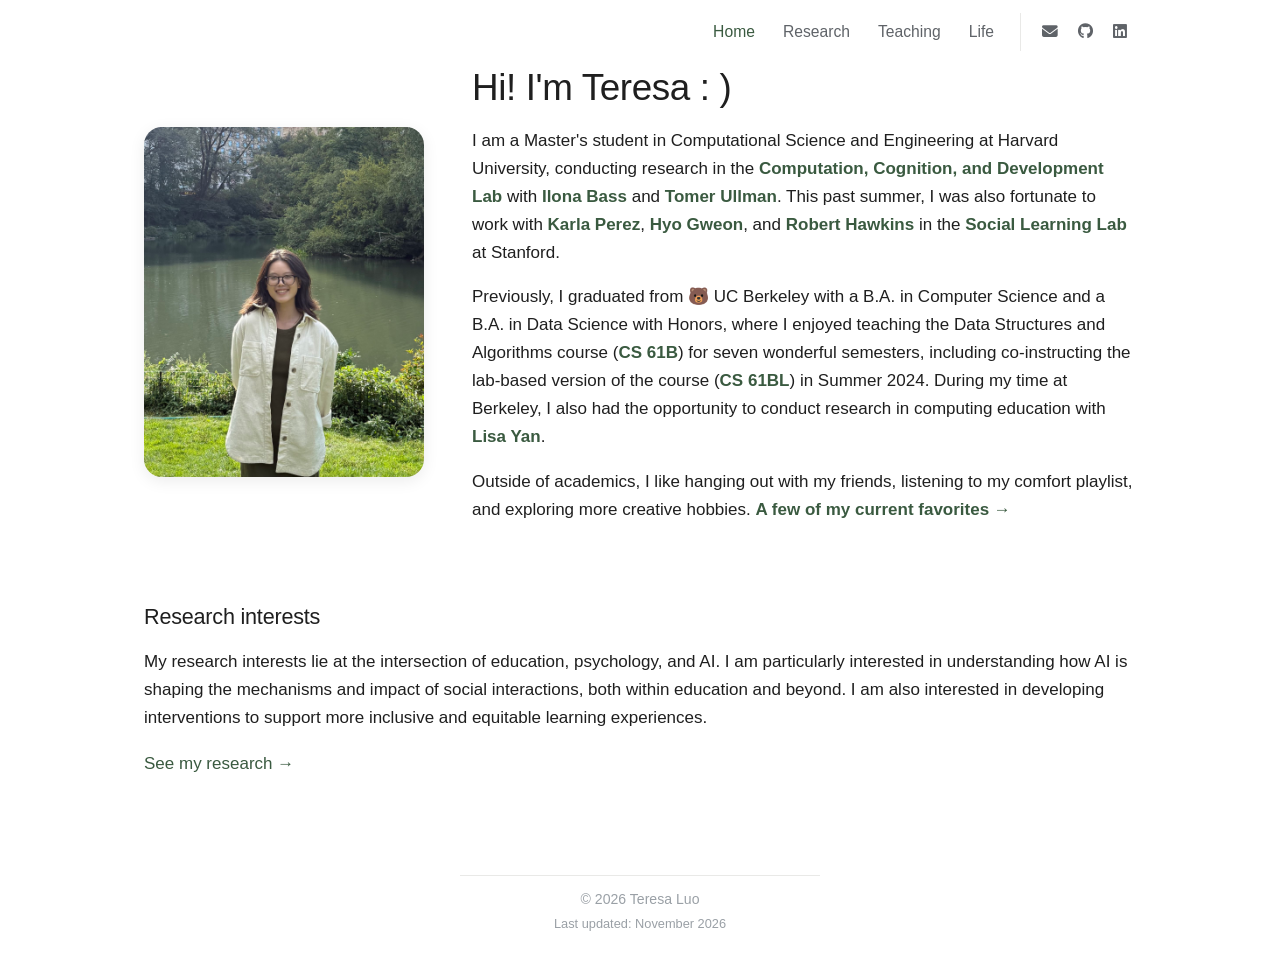
==== index.html @ c8f09372 "launching" ====
<!doctype html>
<html lang="en">
<head>
    <meta charset="utf-8">
    <meta name="viewport" content="width=device-width, initial-scale=1">
    <meta name="description" content="Teresa Luo: Master's student in Computational Science and Engineering at Harvard, researching education, psychology, and AI.">
    <meta name="theme-color" content="#ffffff">
    <title>Teresa Luo</title>
    <link rel="icon" href="data:image/svg+xml,<svg xmlns=%22http://www.w3.org/2000/svg%22 viewBox=%220 0 100 100%22><text y=%22.9em%22 font-size=%2290%22>🐼</text></svg>">
    <link rel="stylesheet" href="https://cdnjs.cloudflare.com/ajax/libs/font-awesome/6.5.2/css/all.min.css">
    <link rel="stylesheet" href="assets/site.css">
</head>
<body data-page="home">

<!-- ===== Shared header (same on every page) ===== -->
<header class="site-header">
    <div class="wrap nav-row">
        <button class="nav-toggle" type="button" aria-label="Menu" aria-expanded="false"><i class="fa-solid fa-bars"></i></button>
        <nav class="site-nav" aria-label="Main">
            <a href="index.html" data-nav="home">Home</a>
            <a href="research.html" data-nav="research">Research</a>
            <a href="teaching.html" data-nav="teaching">Teaching</a>
            <a href="life.html" data-nav="life">Life</a>
            <span class="nav-icons">
                <a href="#" data-email="ude.dravrah.g@oulaseret" title="Email" aria-label="Email"><i class="fa-solid fa-envelope"></i></a>
                <a href="https://github.com/teresalluo" target="_blank" rel="noopener" title="GitHub" aria-label="GitHub"><i class="fa-brands fa-github"></i></a>
                <a href="https://www.linkedin.com/in/teresa-luo-lmk1210/" target="_blank" rel="noopener" title="LinkedIn" aria-label="LinkedIn"><i class="fa-brands fa-linkedin"></i></a>
            </span>
        </nav>
    </div>
</header>

<main class="wrap">
    <section class="hero">
        <div class="hero-side">
            <div class="hero-photo">
                <img src="images/profile.jpg" alt="Portrait of Teresa" data-ph="Profile photo">
            </div>
        </div>

        <div class="hero-text">
            <h1>Hi! I'm Teresa : )</h1>
            <p>
                I am a Master's student in Computational Science and Engineering at Harvard University,
                conducting research in the
                <a href="https://www.cocodev.org/" target="_blank" rel="noopener">Computation, Cognition, and Development Lab</a>
                with <a href="https://ilonabass.weebly.com/" target="_blank" rel="noopener">Ilona Bass</a>
                and <a href="https://www.tomerullman.org/" target="_blank" rel="noopener">Tomer Ullman</a>.
                This past summer, I was also fortunate to work with
                <a href="https://karlaeperez.github.io/karla/" target="_blank" rel="noopener">Karla Perez</a>,
                <a href="https://web.stanford.edu/~hyo/Home.html" target="_blank" rel="noopener">Hyo Gweon</a>, and
                <a href="https://rdhawkins.com/" target="_blank" rel="noopener">Robert Hawkins</a>
                in the <a href="https://sll.stanford.edu/" target="_blank" rel="noopener">Social Learning Lab</a> at Stanford.
            </p>
            <p>
                Previously, I graduated from 🐻 UC Berkeley with a B.A. in Computer Science and a B.A. in Data Science
                with Honors, where I enjoyed teaching the Data Structures and Algorithms course
                (<a href="https://sp25.datastructur.es" target="_blank" rel="noopener">CS 61B</a>)
                for seven wonderful semesters, including co-instructing the lab-based version of the course
                (<a href="https://cs61bl.github.io/su24" target="_blank" rel="noopener">CS 61BL</a>)
                in Summer 2024. During my time at Berkeley, I also had the opportunity to conduct research in
                computing education with
                <a href="https://www2.eecs.berkeley.edu/Faculty/Homepages/yanlisa.html" target="_blank" rel="noopener">Lisa Yan</a>.
            </p>
            <p>
                Outside of academics, I like hanging out with my friends, listening to my comfort playlist,
                and exploring more creative hobbies. <a href="life.html">A few of my current favorites →</a>
            </p>
        </div>
    </section>

    <!-- Research interests  -->
    <section class="block" id="interests">
        <h2 class="section-title">Research interests</h2>
        <p>
            My research interests lie at the intersection of education, psychology, and AI. 
            I am particularly interested in understanding how AI is shaping the mechanisms and impact of social interactions, both within education and beyond. 
            I am also interested in developing interventions to support more inclusive and equitable learning experiences.
        </p>
        <p style="margin-top:18px"><a class="more-link" href="research.html">See my research →</a></p>
    </section>


    <!-- News (scrollable)
         Newest first. Copy an <li> to add an item; tags: Talk, Paper, Poster, Fellowship, Grant…
    <section class="block" id="news">
        <h2 class="section-title">News</h2>
        <div class="news" tabindex="0" aria-label="News, scrollable">
            <ul>
                <li>
                    <time class="tbd">Mon YYYY</time>
                    <p><span class="chip accent">Paper</span><span class="tbd">Our paper on sense of belonging in CS was accepted to SIGCSE TS 2027.</span></p>
                </li>
                <li>
                    <time class="tbd">Mon YYYY</time>
                    <p><span class="chip accent">Fellowship</span><span class="tbd">[Fellowship or grant name and a short line.]</span></p>
                </li>
                <li>
                    <time class="tbd">Summer 2026</time>
                    <p><span class="chip">Research</span><span class="tbd">Spent the summer in the Social Learning Lab at Stanford.</span></p>
                </li>
                <li>
                    <time class="tbd">Mon YYYY</time>
                    <p><span class="chip accent">Talk</span><span class="tbd">[Talk title], [venue].</span></p>
                </li>
                <li>
                    <time class="tbd">Mon YYYY</time>
                    <p><span class="chip accent">Paper</span><span class="tbd">Presented our student support paper at SIGCSE TS 2026.</span></p>
                </li>
                <li>
                    <time class="tbd">Mon YYYY</time>
                    <p><span class="chip">Milestone</span><span class="tbd">Started my Master's in Computational Science and Engineering at Harvard.</span></p>
                </li>
                <li>
                    <time class="tbd">May YYYY</time>
                    <p><span class="chip">Milestone</span><span class="tbd">Graduated from UC Berkeley with Honors in Data Science.</span></p>
                </li>
                <li>
                    <time class="tbd">Mon YYYY</time>
                    <p><span class="chip accent">Poster</span><span class="tbd">Presented our student support poster at SIGCSE TS 2025.</span></p>
                </li>
            </ul>
        </div>
    </section>
    ===== end News ===== -->

</main>

<footer class="site-footer">
    <div class="wrap">
        <span>© <span id="year">2026</span> Teresa Luo</span>
        <span class="last-updated">Last updated: November 2026</span>
    </div>
</footer>

<script src="assets/site.js"></script>
</body>
</html>
---- assets/site.css ----
/* =========================================================
   Teresa Luo — personal site
   Shared styles for every page. Plain CSS, no framework.
   Tweak the tokens in :root to restyle the whole site.
   ========================================================= */

:root {
    --bg: #ffffff;
    --card: #ffffff;            /* card surfaces */
    --text: #1f1f1f;
    --muted: #5f6368;
    --faint: #9aa0a6;
    --line: #e9e9e7;
    --line-strong: #dddddd;     /* borders on hover */
    --soft: #f6f6f4;
    --accent: #3a5a40;          /* deep forest green: links, active nav, highlights */
    --accent-dark: #263d2b;     /* hover / pressed */
    --accent-soft: #eaf0eb;
    --tbd-bg: #fff6dc;          /* placeholder highlight, remove .tbd when text is final */
    --tbd-line: #e2b33c;
    --radius: 12px;
    --shadow: 0 4px 16px rgba(0, 0, 0, 0.08);
    --shadow-lg: 0 10px 30px rgba(0, 0, 0, 0.14);
    --ease: 0.3s cubic-bezier(.4, 0, .2, 1);
    --wrap: 1040px;
    --gutter: 24px;
}

* { box-sizing: border-box; }

html { scroll-behavior: smooth; }

body {
    margin: 0;
    background: var(--bg);
    color: var(--text);
    /* System font stack: San Francisco on Mac/iPhone, Segoe UI on Windows, Roboto on Android */
    font-family: -apple-system, BlinkMacSystemFont, "Segoe UI", Roboto, "Helvetica Neue", Arial, sans-serif;
    font-size: 17px;
    font-weight: 300;
    line-height: 1.65;
    -webkit-font-smoothing: antialiased;
}

img { max-width: 100%; display: block; }

a { color: var(--accent); text-decoration: none; transition: color var(--ease); }
a:hover { color: var(--accent-dark); text-decoration: underline; text-underline-offset: 3px; }

:focus-visible { outline: 2px solid var(--accent); outline-offset: 3px; border-radius: 4px; }

h1, h2, h3 { font-weight: 500; letter-spacing: -0.01em; line-height: 1.25; margin: 0; }

.wrap {
    max-width: var(--wrap);
    margin: 0 auto;
    padding: 0 var(--gutter);
}

.muted { color: var(--muted); }

/* ---------- Placeholder helpers ---------- */

/* Inline text that still needs writing. Delete the class when done. */
.tbd {
    background: var(--tbd-bg);
    border-bottom: 1.5px dashed var(--tbd-line);
    padding: 0 3px;
    border-radius: 3px;
    color: #6b5313;
}

/* Grey box that replaces any <img data-ph> whose file isn't there yet. */
.ph {
    width: 100%;
    height: 100%;
    min-height: 120px;
    display: flex;
    flex-direction: column;
    align-items: center;
    justify-content: center;
    gap: 4px;
    text-align: center;
    padding: 12px;
    background:
        repeating-linear-gradient(45deg, #f1f1ef 0 10px, #f7f7f5 10px 20px);
    color: var(--faint);
    font-size: 0.9rem;
}
.ph i { font-size: 1.6rem; margin-bottom: 2px; }
.ph span { color: var(--muted); font-weight: 500; }
.ph code { font-family: ui-monospace, SFMono-Regular, Menlo, monospace; font-size: 0.72rem; color: var(--faint); word-break: break-all; }

/* ---------- Header / nav ---------- */

.site-header {
    position: sticky;
    top: 0;
    z-index: 50;
    background: rgba(255, 255, 255, 0.94);
    backdrop-filter: blur(10px);
    -webkit-backdrop-filter: blur(10px);
    border-bottom: 1px solid transparent;
    transition: border-color var(--ease);
}
.site-header.scrolled { border-bottom-color: var(--line); }

.nav-row {
    display: flex;
    align-items: center;
    justify-content: flex-end;
    height: 64px;
}

.site-nav { display: flex; align-items: center; gap: 4px; }

.site-nav a {
    color: var(--muted);
    padding: 6px 12px;
    border-radius: 999px;
    font-size: 0.98rem;
}
.site-nav a:hover { color: var(--accent); text-decoration: none; }
.site-nav a.active { color: var(--accent); font-weight: 500; }

.nav-icons {
    display: flex;
    gap: 2px;
    margin-left: 10px;
    padding-left: 12px;
    border-left: 1px solid var(--line);
}
.nav-icons a { padding: 6px 9px; }

.nav-toggle {
    display: none;
    background: none;
    border: 0;
    font-size: 1.25rem;
    color: var(--text);
    padding: 8px;
    cursor: pointer;
}

/* ---------- Page scaffolding ---------- */

main.wrap { padding-bottom: 80px; }  /* bottom space on every page, and above the footer on Home */

.page-title { font-size: 2.1rem; font-weight: 400; margin-bottom: 0.4rem; }

.page-intro {
    color: var(--muted);
    max-width: 720px;
    margin: 0 0 2.2rem;
    font-size: 1.05rem;
}

.section-title {
    font-size: 1.35rem;
    font-weight: 500;
    margin-bottom: 0.9rem;
}

.block { margin-top: 64px; }

.kicker {
    display: inline-block;
    font-size: 0.78rem;
    font-weight: 600;
    letter-spacing: 0.08em;
    text-transform: uppercase;
    color: var(--accent);
}

.chip {
    display: inline-block;
    font-size: 0.8rem;
    font-weight: 500;
    padding: 2px 10px;
    border-radius: 999px;
    background: var(--soft);
    color: var(--muted);
    border: 1px solid var(--line);
}
.chip.accent { background: var(--accent-soft); color: var(--accent); border-color: #cfdfd2; }

.more-link { font-weight: 500; }

/* ---------- Footer ---------- */

.site-footer {
    margin-top: 0;
    padding: 0 var(--gutter) 28px;
    color: var(--faint);
    font-size: 0.88rem;
}
/* short, centered footer line instead of a full-width band */
.site-footer .wrap {
    max-width: 360px;
    padding: 12px 0 0;
    border-top: 1px solid var(--line);
    display: flex;
    flex-direction: column;
    align-items: center;
    gap: 2px;
    text-align: center;
}
.last-updated { font-size: 0.8rem; }
.site-footer a { color: var(--muted); }

/* =========================================================
   HOME
   ========================================================= */

.hero {
    display: grid;
    grid-template-columns: 280px 1fr;
    gap: 48px;
    align-items: center;        /* photo is vertically centered on the intro text */
}

.hero-photo {
    width: 280px;
    aspect-ratio: 4 / 5;
    border-radius: 18px;
    overflow: hidden;
    background: var(--soft);
    box-shadow: var(--shadow);
}
.hero-photo img { width: 100%; height: 100%; object-fit: cover; }


.hero-text h1 {
    font-size: 2.3rem;
    font-weight: 400;
    margin-bottom: 1rem;
}
.hero-text p { margin: 0 0 1rem; }
.hero-text p a { font-weight: 600; }  /* bold links in the intro bio */



/* Research on Home: left rule, title / authors / "venue | links" */
.home-pubs { display: flex; flex-direction: column; gap: 36px; max-width: 860px; }
.home-pub {
    border-left: 2px solid var(--line);
    padding: 2px 0 2px 18px;
    line-height: 1.6;
}
.home-pub .pub-title { margin-bottom: 2px; }
.eq-note { color: var(--muted); font-size: 0.82rem; }
.pub-meta { display: flex; flex-wrap: wrap; align-items: baseline; }
.pub-meta > * + *::before {
    content: "|";
    color: var(--muted);
    margin: 0 10px;
    display: inline-block;   /* keeps the bar from being underlined on link hover */
}
.pub-meta > span { color: var(--accent); }

/* News: fixed-height, scrollable list */
.news {
    max-height: 340px;
    overflow-y: auto;
    border: 1px solid var(--line);
    border-radius: var(--radius);
    padding: 4px 20px;
    scrollbar-width: thin;
    /* fade the bottom edge so it reads as scrollable */
    mask-image: linear-gradient(to bottom, #000 85%, transparent);
    -webkit-mask-image: linear-gradient(to bottom, #000 85%, transparent);
}
.news ul { list-style: none; margin: 0; padding: 0 0 40px; }
.news li {
    display: grid;
    grid-template-columns: 96px 1fr;
    gap: 16px;
    padding: 14px 0;
    border-bottom: 1px solid var(--line);
}
.news li:last-child { border-bottom: 0; }
.news time { color: var(--faint); font-size: 0.92rem; font-variant-numeric: tabular-nums; padding-top: 1px; }
.news p { margin: 0; }
.news .chip { margin-right: 6px; font-size: 0.72rem; padding: 1px 8px; vertical-align: 2px; }

/* =========================================================
   RESEARCH  (simple list: title / authors / venue | links)
   ========================================================= */

.pub-section { margin-top: 8px; }
.pub-section + .pub-section { margin-top: 56px; }

.pubs { display: flex; flex-direction: column; gap: 32px; max-width: 860px; }

.pub { line-height: 1.55; }
.pub-title { display: inline-block; color: var(--accent); font-size: 1.2rem; font-weight: 500; margin-bottom: 4px; }
.pub-title:hover { color: var(--accent-dark); }
.pub-authors { color: var(--muted); }
.pub-authors .me { color: var(--text); font-weight: 650; }  /* your name: raise to 700 for even bolder */
.pub-venue { color: var(--muted); font-style: italic; margin-top: 2px; }
.pub-links {
    display: flex;
    flex-wrap: wrap;
    gap: 4px 0;
    margin-top: 8px;
    font-family: ui-monospace, SFMono-Regular, Menlo, monospace;
    font-size: 0.88rem;
}
.pub-links a { color: var(--accent); text-decoration: underline; text-underline-offset: 4px; text-decoration-thickness: 1px; }
.pub-links a:hover { color: var(--accent-dark); }
.pub-links a.pending { opacity: 0.45; pointer-events: none; }
/* "publication / poster": slash added between links in the same row */
.pub-links > * + *::before {
    content: "/";
    display: inline-block;   /* keeps the slash from being underlined */
    margin: 0 10px;
    color: var(--muted);
    text-decoration: none;
}

/* link rows on the Projects page */
.research-links { display: flex; flex-wrap: wrap; gap: 6px 18px; }
.research-link { color: var(--text); font-size: 0.95rem; font-weight: 500; }
.research-link i { color: var(--accent); margin-right: 5px; width: 14px; }
.research-link:hover { color: var(--accent); }
.research-link.disabled { opacity: 0.5; pointer-events: none; }


/* =========================================================
   TEACHING  (timeline after stellakaval.github.io/teaching)
   ========================================================= */

.carousel-arrow {
    position: absolute;
    top: 50%;
    transform: translateY(-50%);
    width: 40px;
    height: 40px;
    border-radius: 50%;
    border: 0;
    background: rgba(255, 255, 255, 0.95);
    color: var(--text);
    box-shadow: var(--shadow);
    cursor: pointer;
    display: grid;
    place-items: center;
    font-size: 0.95rem;
    z-index: 2;
    transition: background var(--ease), opacity var(--ease);
}
.carousel-arrow:hover { background: #fff; color: var(--accent); }

/* --- Timeline --- */
/* Each phase gets its own vertical line; the gap between lines separates phases */
.phase {
    border-left: 2px solid var(--line);
    padding: 4px 0 6px 28px;
    margin-bottom: 44px;
}
.phase:last-child { margin-bottom: 0; }

.phase-term { font-size: 1.7rem; font-weight: 400; }
.phase-role { display: block; margin: 2px 0 12px; color: var(--muted); font-size: 1.02rem; }
.phase-role b { color: var(--text); font-weight: 500; }
.phase > p { max-width: 720px; margin: 0 0 14px; }
/* bold links inside sentences on the Teaching and Life pages (same weight as the Home bio) */
body[data-page="teaching"] main p a,
body[data-page="life"] main p a { font-weight: 600; }

.phase-sub { font-size: 1.05rem; font-weight: 500; margin: 26px 0 10px; }

.resource-list { display: grid; gap: 12px; max-width: 760px; }

.resource-card {
    display: flex;
    align-items: center;
    gap: 16px;
    padding: 10px;
    border: 1px solid var(--line);
    border-radius: var(--radius);
    color: var(--text);
    transition: box-shadow var(--ease), transform var(--ease), border-color var(--ease);
}
.resource-card:hover {
    text-decoration: none;
    color: var(--text);
    box-shadow: var(--shadow);
    transform: translateY(-2px);
    border-color: var(--line-strong);
}
.resource-card.disabled { opacity: 0.6; pointer-events: none; }

.resource-thumb {
    position: relative;
    flex: 0 0 128px;
    height: 72px;
    border-radius: 8px;
    overflow: hidden;
    background: var(--soft);
    display: grid;
    place-items: center;
    color: var(--accent);
    font-size: 1.5rem;
}
.resource-thumb img { position: absolute; inset: 0; width: 100%; height: 100%; object-fit: cover; }
.resource-thumb .play {
    position: relative;
    width: 34px;
    height: 34px;
    border-radius: 50%;
    background: rgba(0, 0, 0, 0.6);
    color: #fff;
    font-size: 0.8rem;
    display: grid;
    place-items: center;
}
.resource-title { display: block; font-weight: 500; line-height: 1.3; }
.resource-label { display: block; color: var(--muted); font-size: 0.9rem; margin-top: 2px; }

.phase-photos {
    display: grid;
    grid-template-columns: repeat(3, 1fr);
    gap: 10px;
    max-width: 760px;
    margin-top: 14px;
}
.phase-photos figure { margin: 0; aspect-ratio: 4 / 3; border-radius: 10px; overflow: hidden; background: var(--soft); }
.phase-photos img { width: 100%; height: 100%; object-fit: cover; }

/* Expandable stories */
.story {
    max-width: 760px;
    border: 1px solid var(--line);
    border-radius: var(--radius);
    padding: 0 18px;
    margin-bottom: 10px;
    background: var(--card);
}
.story summary {
    cursor: pointer;
    list-style: none;
    padding: 14px 0;
    font-weight: 500;
    display: flex;
    justify-content: space-between;
    gap: 12px;
}
.story summary::-webkit-details-marker { display: none; }
.story summary::after { content: "+"; color: var(--accent); font-size: 1.3rem; line-height: 1; }
.story[open] summary::after { content: "–"; }
.story p { margin: 0 0 16px; color: var(--muted); }

/* Memories grid (each card reuses the Life page carousel) */
.memories {
    display: grid;
    grid-template-columns: repeat(2, 1fr);
    gap: 32px 28px;
}

/* =========================================================
   PROJECTS
   ========================================================= */

.project-grid {
    display: grid;
    grid-template-columns: repeat(2, 1fr);
    gap: 24px;
}

.project-card {
    border: 1px solid var(--line);
    border-radius: var(--radius);
    overflow: hidden;
    background: var(--card);
    transition: box-shadow var(--ease), transform var(--ease);
    display: flex;
    flex-direction: column;
}
.project-card:hover { box-shadow: var(--shadow); transform: translateY(-3px); }
.project-cover { aspect-ratio: 16 / 9; background: var(--soft); overflow: hidden; }
.project-cover img { width: 100%; height: 100%; object-fit: cover; }
.project-body { padding: 18px 20px 20px; display: flex; flex-direction: column; gap: 8px; flex: 1; }
.project-body h3 { font-size: 1.2rem; }
.project-body p { margin: 0; color: var(--muted); }
.project-tags { display: flex; flex-wrap: wrap; gap: 6px; }
.project-links { display: flex; flex-wrap: wrap; gap: 6px 18px; margin-top: auto; padding-top: 6px; }

.project-grid.compact { grid-template-columns: repeat(3, 1fr); gap: 16px; }
.project-grid.compact .project-cover { display: none; }
.project-grid.compact .project-body h3 { font-size: 1.05rem; }

.draft-note {
    display: flex;
    gap: 10px;
    align-items: baseline;
    padding: 10px 14px;
    border-radius: 10px;
    background: var(--tbd-bg);
    color: #6b5313;
    font-size: 0.92rem;
    margin-bottom: 16px;
}

/* =========================================================
   LIFE  (cards after joycegill.github.io/travel, but each one is a carousel)
   ========================================================= */

.fav-grid {
    display: grid;
    grid-template-columns: repeat(2, 1fr);
    gap: 32px 28px;
}

.fav-card { margin: 0; }

.carousel {
    position: relative;
    aspect-ratio: 4 / 3;
    border-radius: 16px;
    overflow: hidden;
    background: var(--soft);
    box-shadow: var(--shadow);
    transition: transform var(--ease), box-shadow var(--ease);
}
.fav-card:hover .carousel { transform: translateY(-4px); box-shadow: var(--shadow-lg); }

.carousel-track {
    display: flex;
    height: 100%;
    overflow-x: auto;
    scroll-snap-type: x mandatory;
    scrollbar-width: none;
}
.carousel-track::-webkit-scrollbar { display: none; }

.carousel .slide {
    position: relative;
    flex: 0 0 100%;
    height: 100%;
    margin: 0;
    scroll-snap-align: start;
    overflow: hidden;
}
.carousel .slide img {
    width: 100%;
    height: 100%;
    object-fit: cover;
    transition: transform 0.5s ease;
}
.fav-card:hover .slide img { transform: scale(1.04); }

/* Per-photo caption: slides up on hover */
.carousel .slide figcaption {
    position: absolute;
    left: 0;
    right: 0;
    bottom: 0;
    padding: 48px 20px 18px;
    background: linear-gradient(transparent, rgba(0, 0, 0, 0.78));
    color: #fff;
    font-size: 0.98rem;
    line-height: 1.45;
    transform: translateY(100%);
    transition: transform 0.35s ease;
}
.carousel .slide figcaption b { display: block; font-weight: 600; font-size: 1.05rem; }
.carousel .slide figcaption a { color: #fff; text-decoration: underline; }
.fav-card:hover .slide figcaption,
.fav-card:focus-within .slide figcaption { transform: none; }

.carousel-arrow { opacity: 0; width: 36px; height: 36px; }
.carousel-arrow.prev { left: 12px; }
.carousel-arrow.next { right: 12px; }
.fav-card:hover .carousel-arrow,
.carousel-arrow:focus-visible { opacity: 1; }
.carousel-arrow:disabled { opacity: 0 !important; pointer-events: none; }

.carousel-count {
    position: absolute;
    top: 12px;
    right: 12px;
    z-index: 2;
    padding: 2px 10px;
    border-radius: 999px;
    background: rgba(0, 0, 0, 0.5);
    color: #fff;
    font-size: 0.78rem;
    font-variant-numeric: tabular-nums;
    pointer-events: none;
}

.fav-label { padding: 14px 4px 0; }
.fav-label h3 { font-size: 1.25rem; font-weight: 500; margin-top: 2px; }
.fav-label p { margin: 4px 0 0; color: var(--muted); font-size: 0.96rem; }

/* Touch screens have no hover: keep captions + arrows visible */
@media (hover: none) {
    .carousel .slide figcaption { transform: none; }
    .carousel-arrow { opacity: 1; }
}

/* =========================================================
   Responsive
   ========================================================= */

@media (max-width: 880px) {
    .hero { grid-template-columns: 1fr; gap: 28px; }
    .hero-photo { width: 220px; }
    .project-grid.compact { grid-template-columns: 1fr 1fr; }
}

@media (max-width: 760px) {
    :root { --gutter: 16px; }
    body { font-size: 16px; }

    .nav-toggle { display: block; }
    .site-nav {
        display: none;
        position: absolute;
        top: 64px;
        left: 0;
        right: 0;
        flex-direction: column;
        align-items: stretch;
        padding: 8px 16px 16px;
        background: var(--bg);
        border-bottom: 1px solid var(--line);
        box-shadow: var(--shadow);
    }
    .site-nav.open { display: flex; }
    .site-nav a { padding: 10px 12px; }
    .nav-icons { margin: 8px 0 0; padding: 8px 0 0; border-left: 0; border-top: 1px solid var(--line); }

    .page-title { font-size: 1.8rem; }
    .hero-text h1 { font-size: 1.9rem; }


    .news li { grid-template-columns: 1fr; gap: 2px; }

    .project-grid, .project-grid.compact, .fav-grid, .memories { grid-template-columns: 1fr; }


    .phase { padding-left: 18px; }
    .phase-term { font-size: 1.45rem; }
    .resource-thumb { flex-basis: 96px; height: 60px; }
    .phase-photos { grid-template-columns: 1fr 1fr; }
}
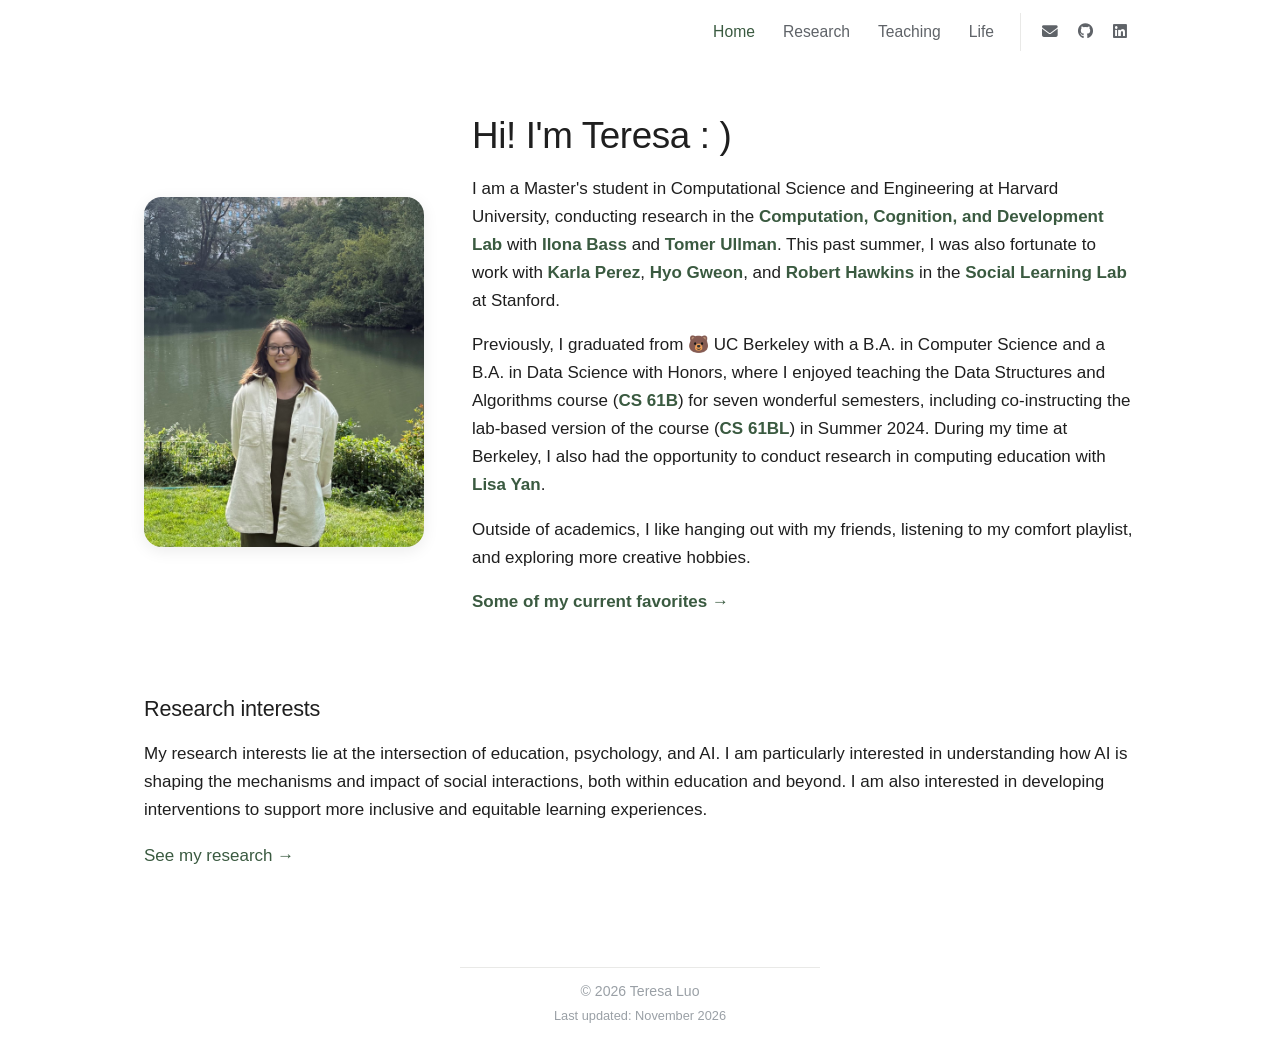
==== commit 32b1decb: "tweaking landing page" ====
--- a/index.html
+++ b/index.html
@@ -64,8 +64,9 @@
             </p>
             <p>
                 Outside of academics, I like hanging out with my friends, listening to my comfort playlist,
-                and exploring more creative hobbies. <a href="life.html">A few of my current favorites →</a>
+                and exploring more creative hobbies. 
             </p>
+            <p><a href="life.html">Some of my current favorites →</a></p>
         </div>
     </section>
 
--- a/assets/site.css
+++ b/assets/site.css
@@ -217,6 +217,7 @@
     grid-template-columns: 280px 1fr;
     gap: 48px;
     align-items: center;        /* photo is vertically centered on the intro text */
+    padding-top: 48px;          /* space between the nav bar and the intro */
 }
 
 .hero-photo {
@@ -353,7 +354,7 @@
 /* --- Timeline --- */
 /* Each phase gets its own vertical line; the gap between lines separates phases */
 .phase {
-    border-left: 2px solid var(--line);
+    border-left: 2px solid #909a78;  /* sage green */
     padding: 4px 0 6px 28px;
     margin-bottom: 44px;
 }
@@ -632,6 +633,7 @@
     .nav-icons { margin: 8px 0 0; padding: 8px 0 0; border-left: 0; border-top: 1px solid var(--line); }
 
     .page-title { font-size: 1.8rem; }
+    .hero { padding-top: 28px; }
     .hero-text h1 { font-size: 1.9rem; }
 
 
